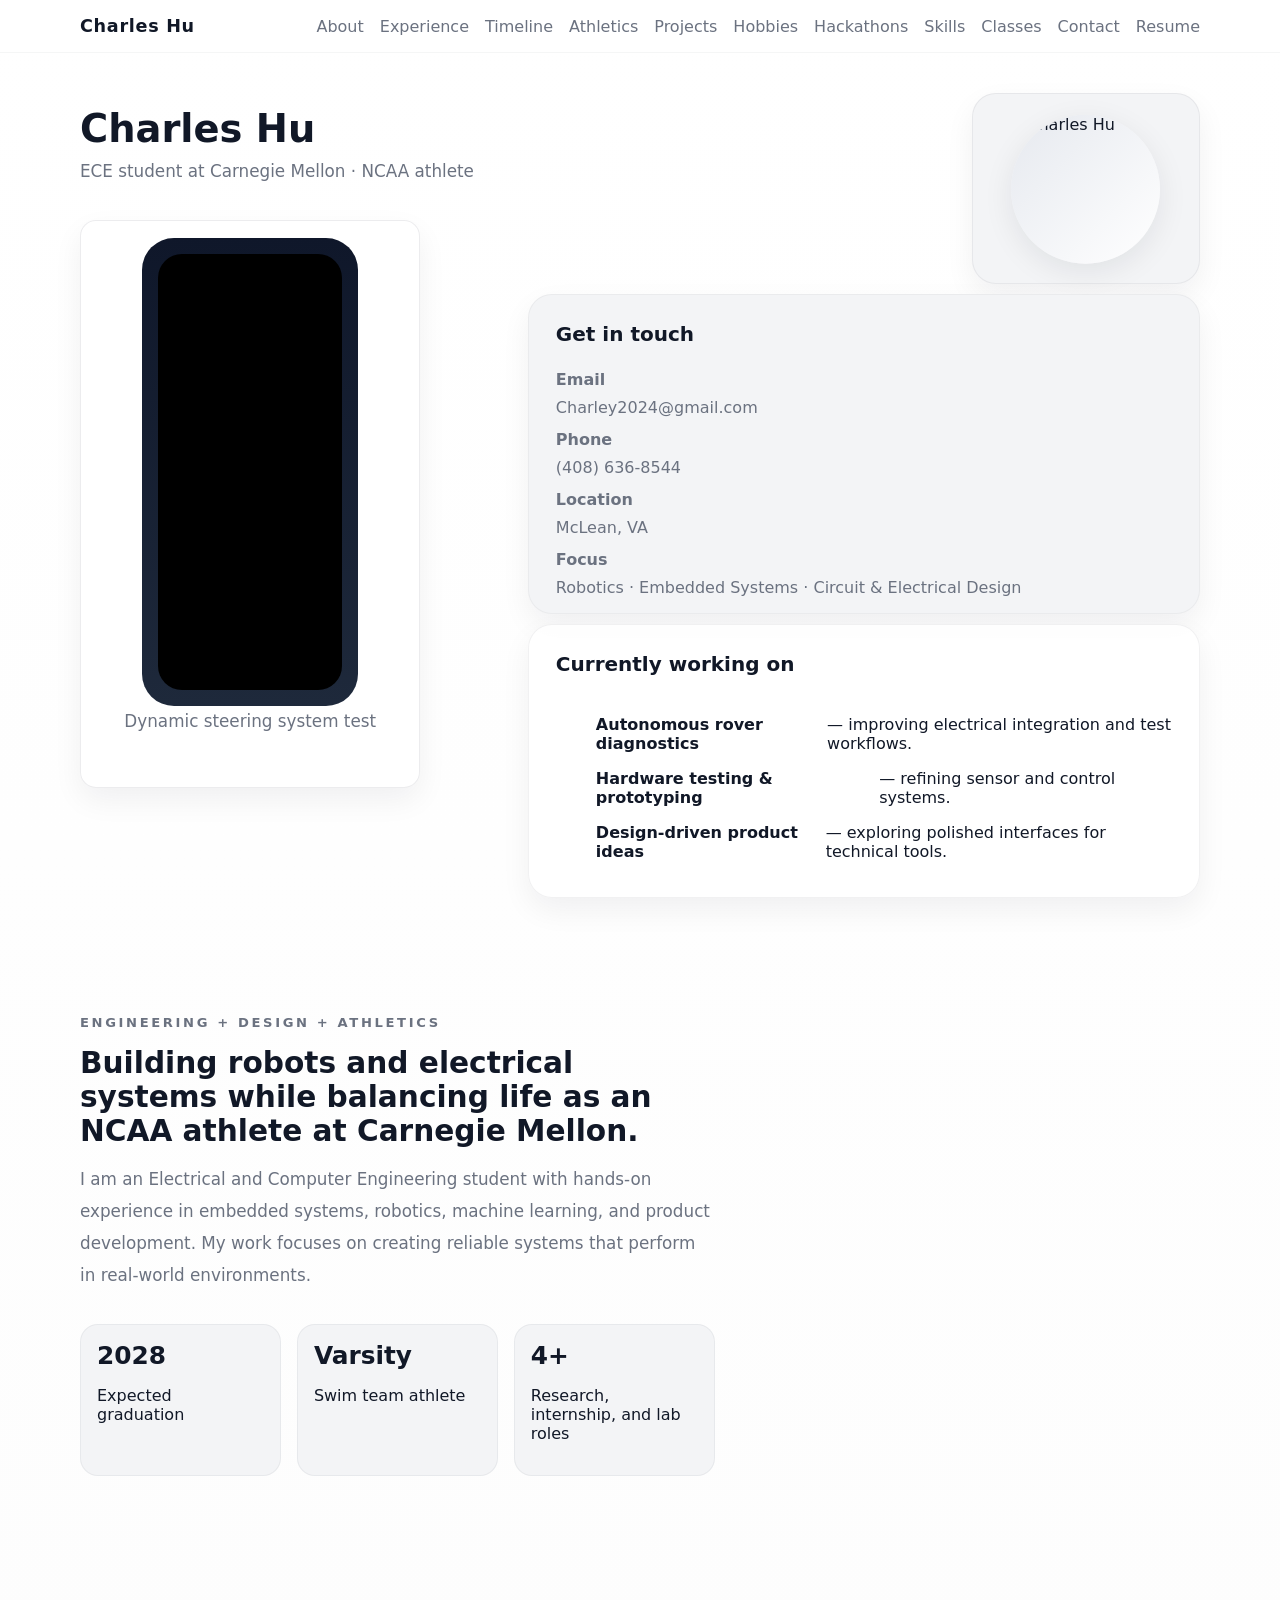
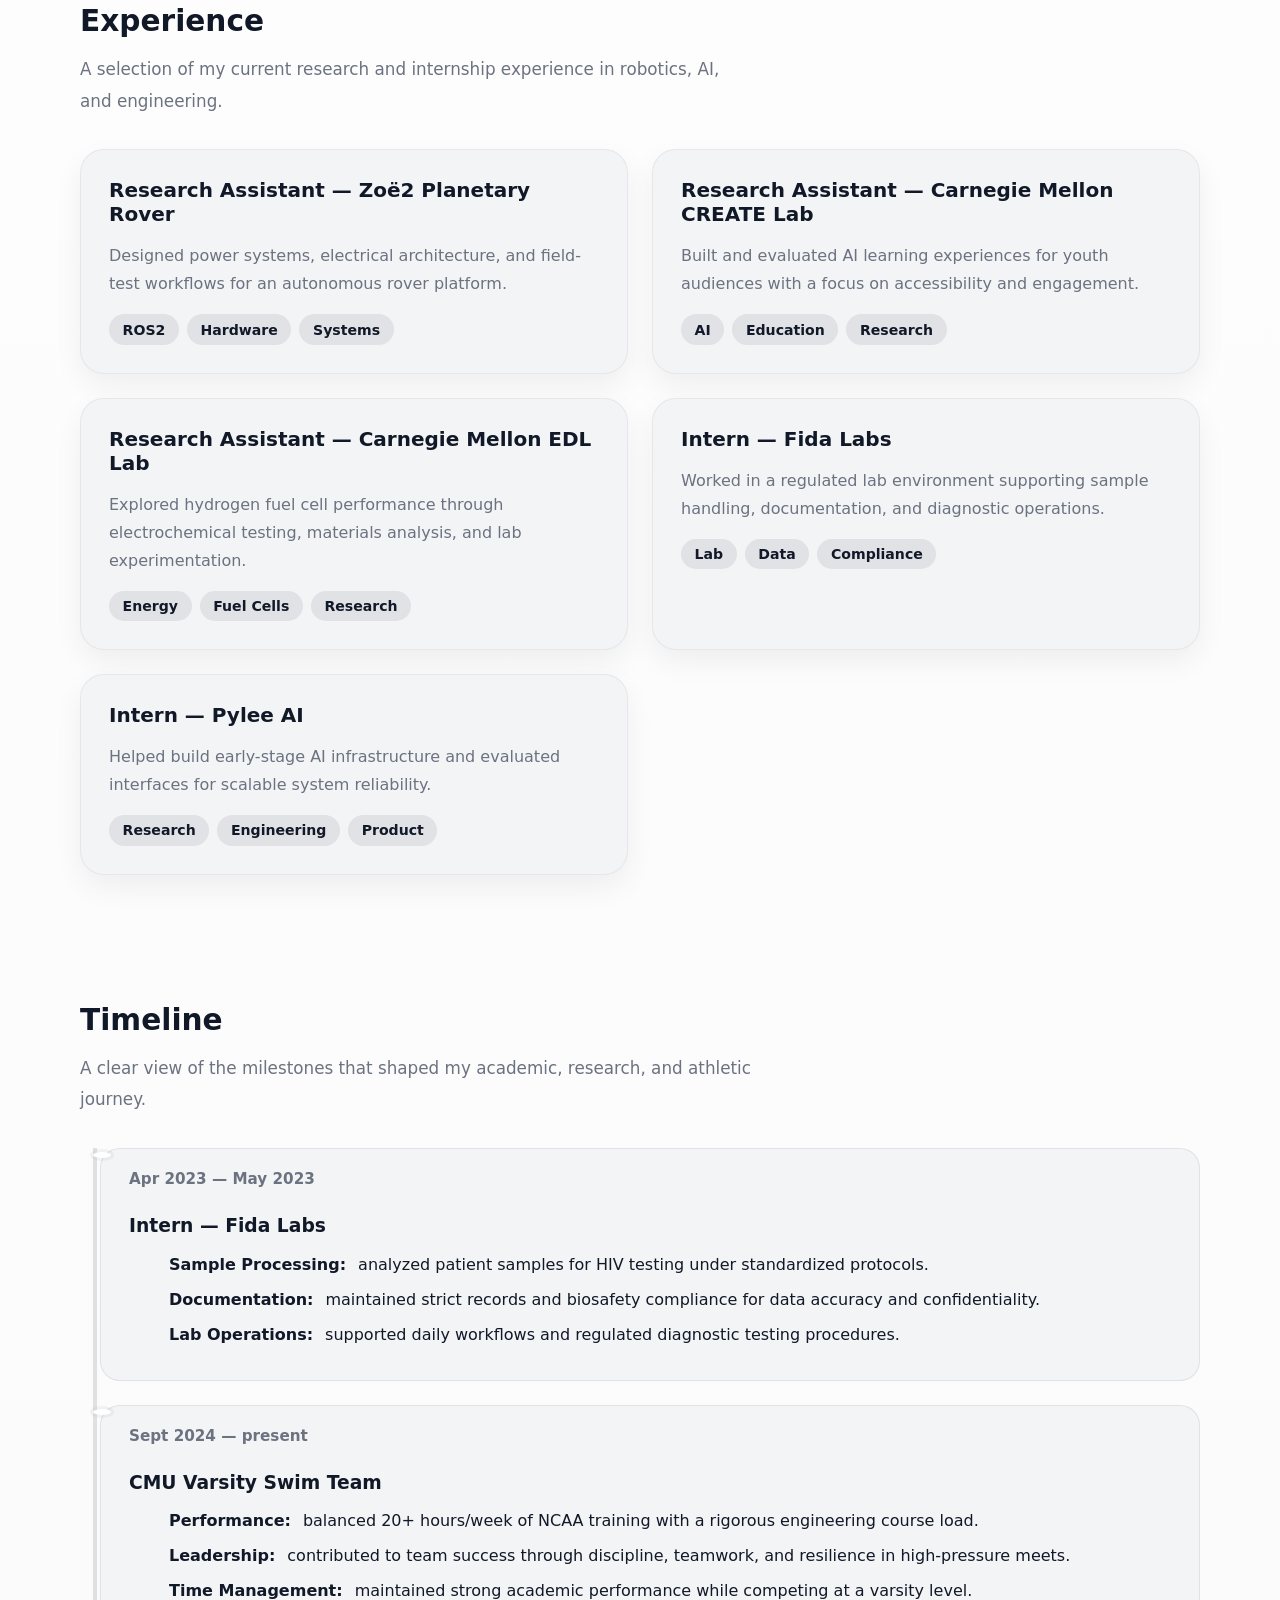
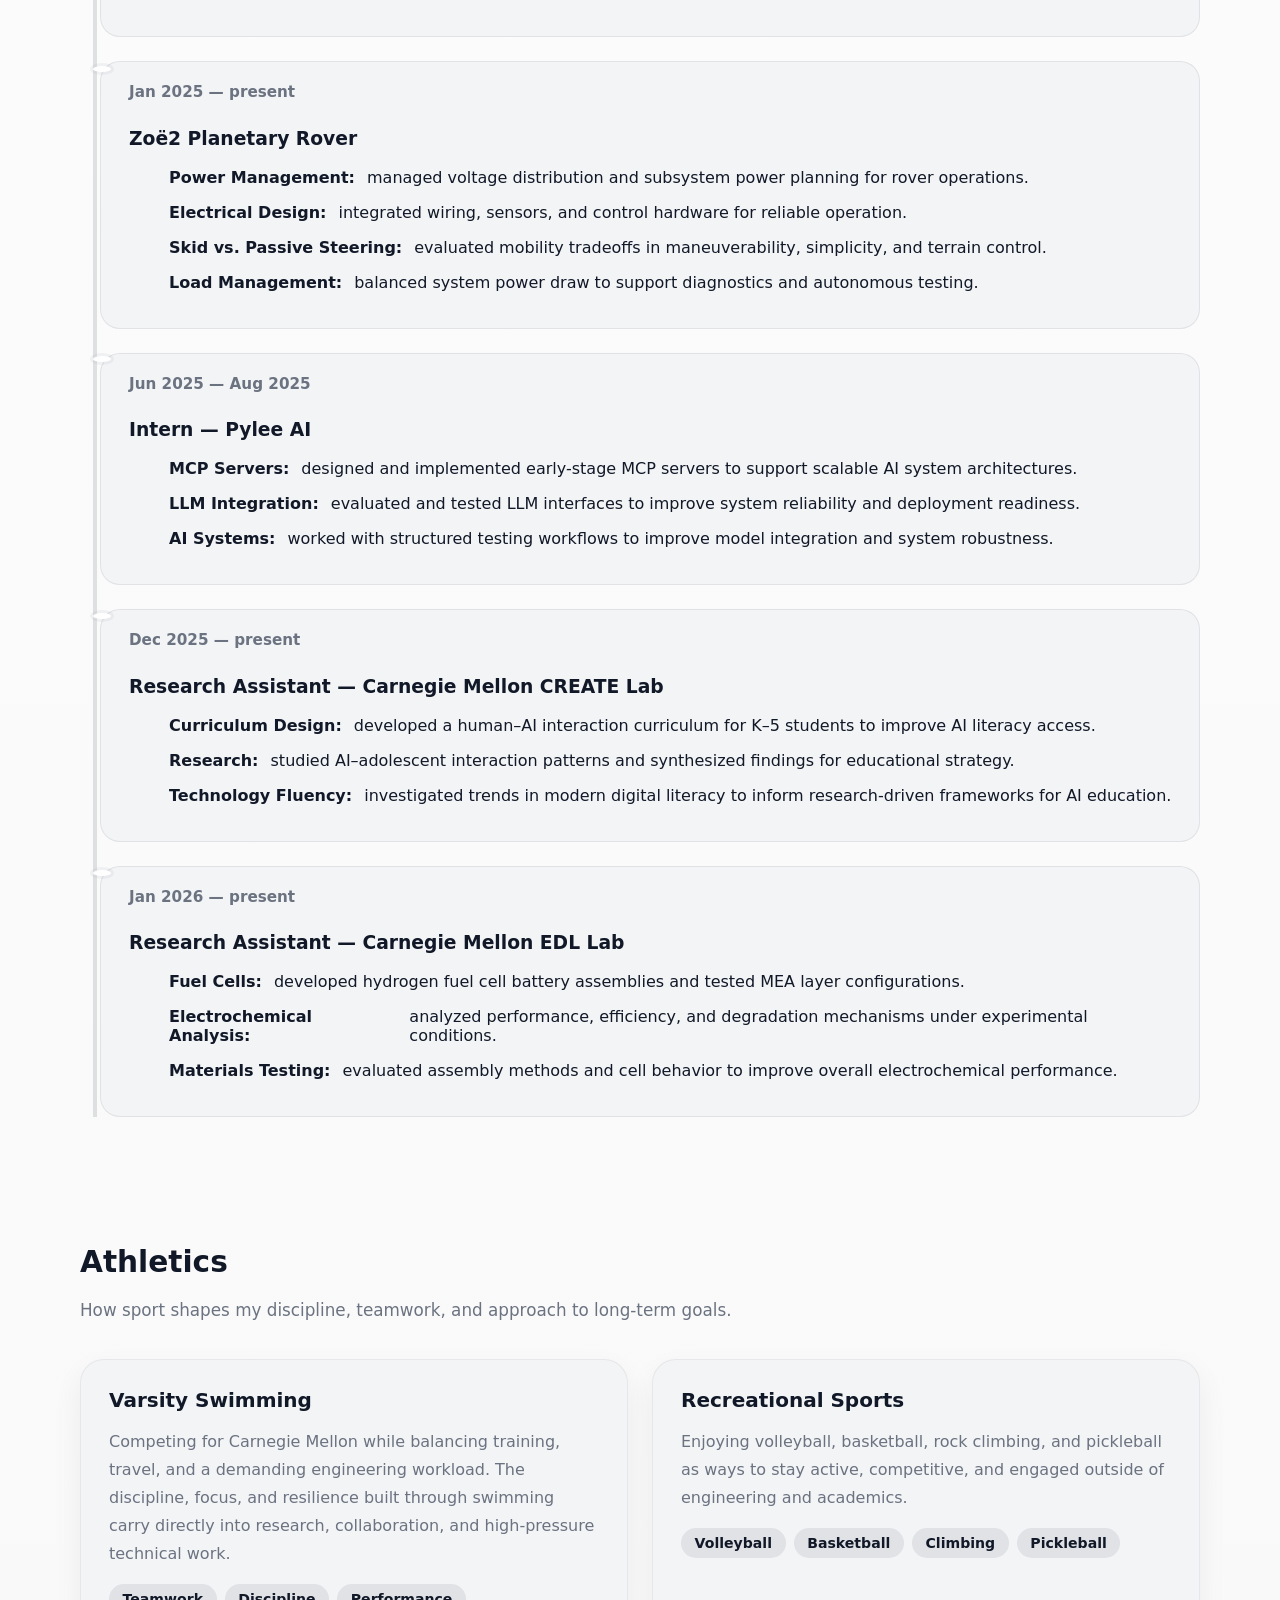
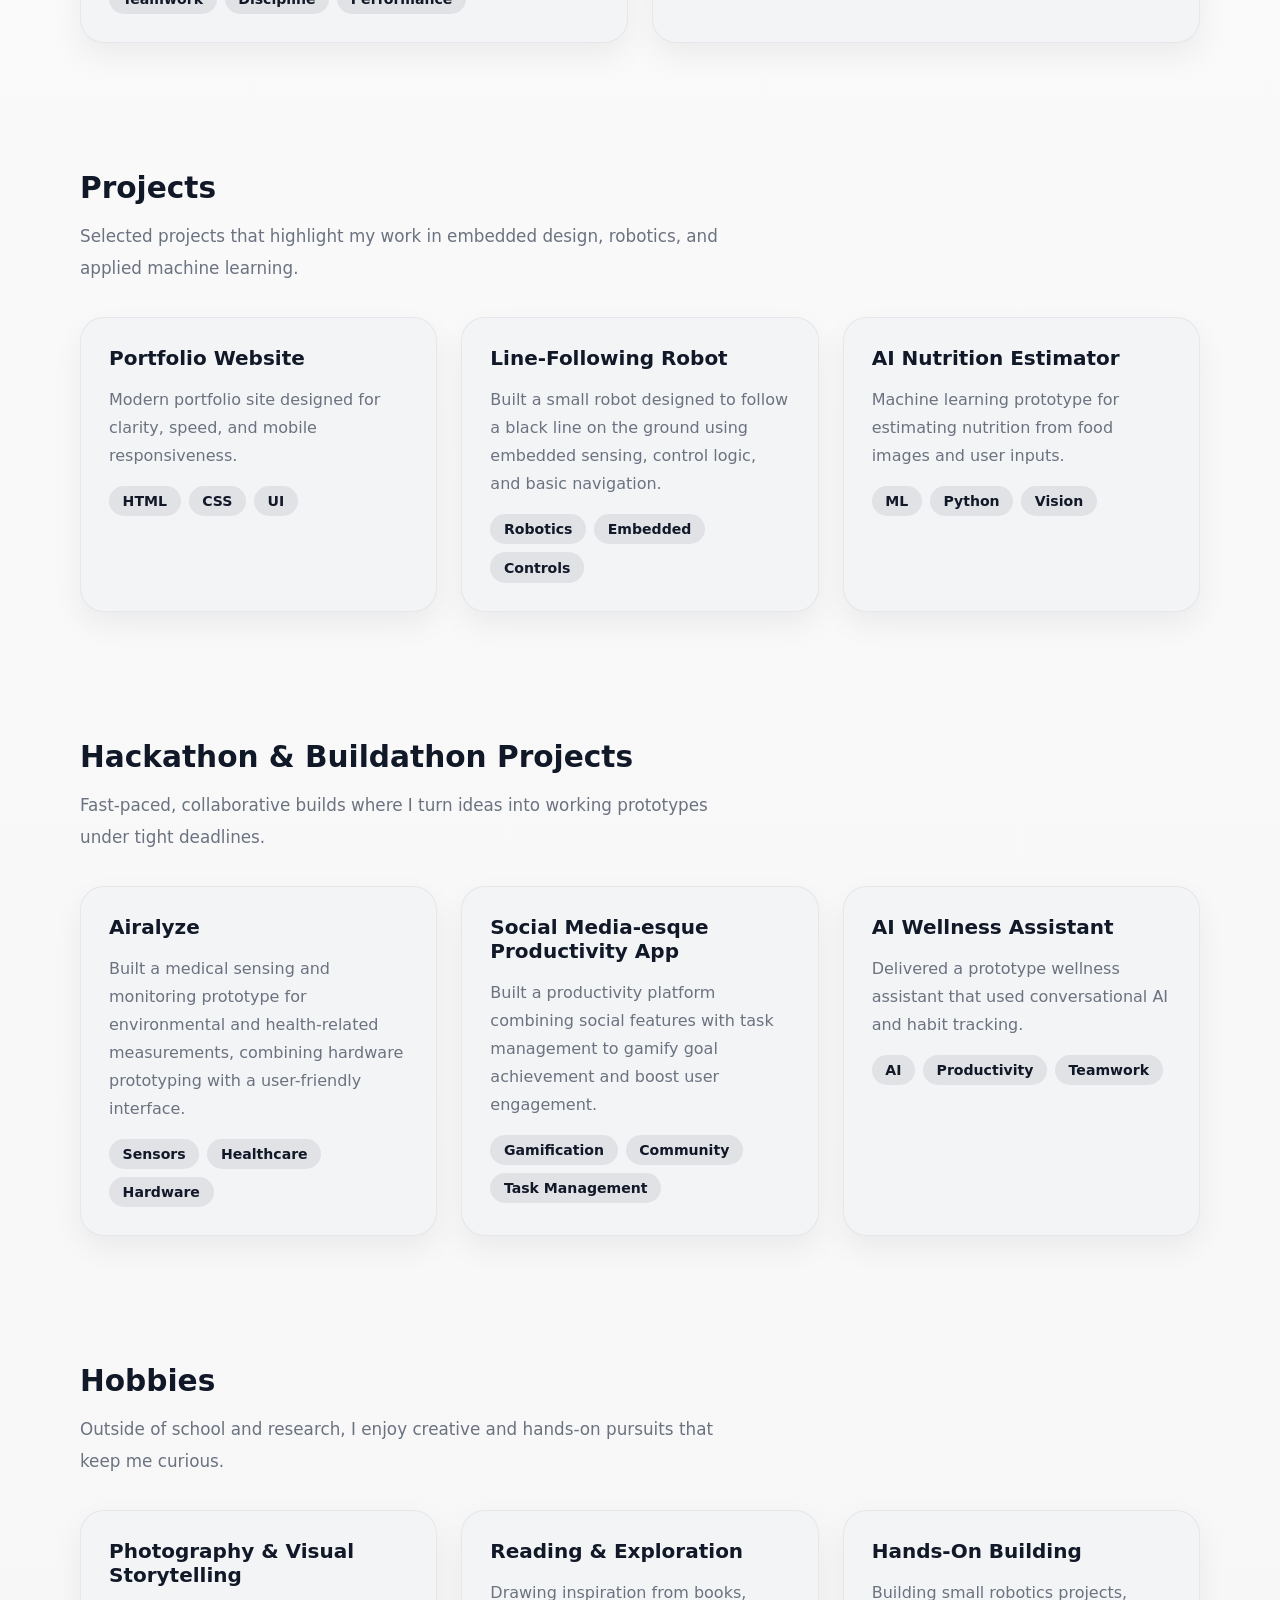
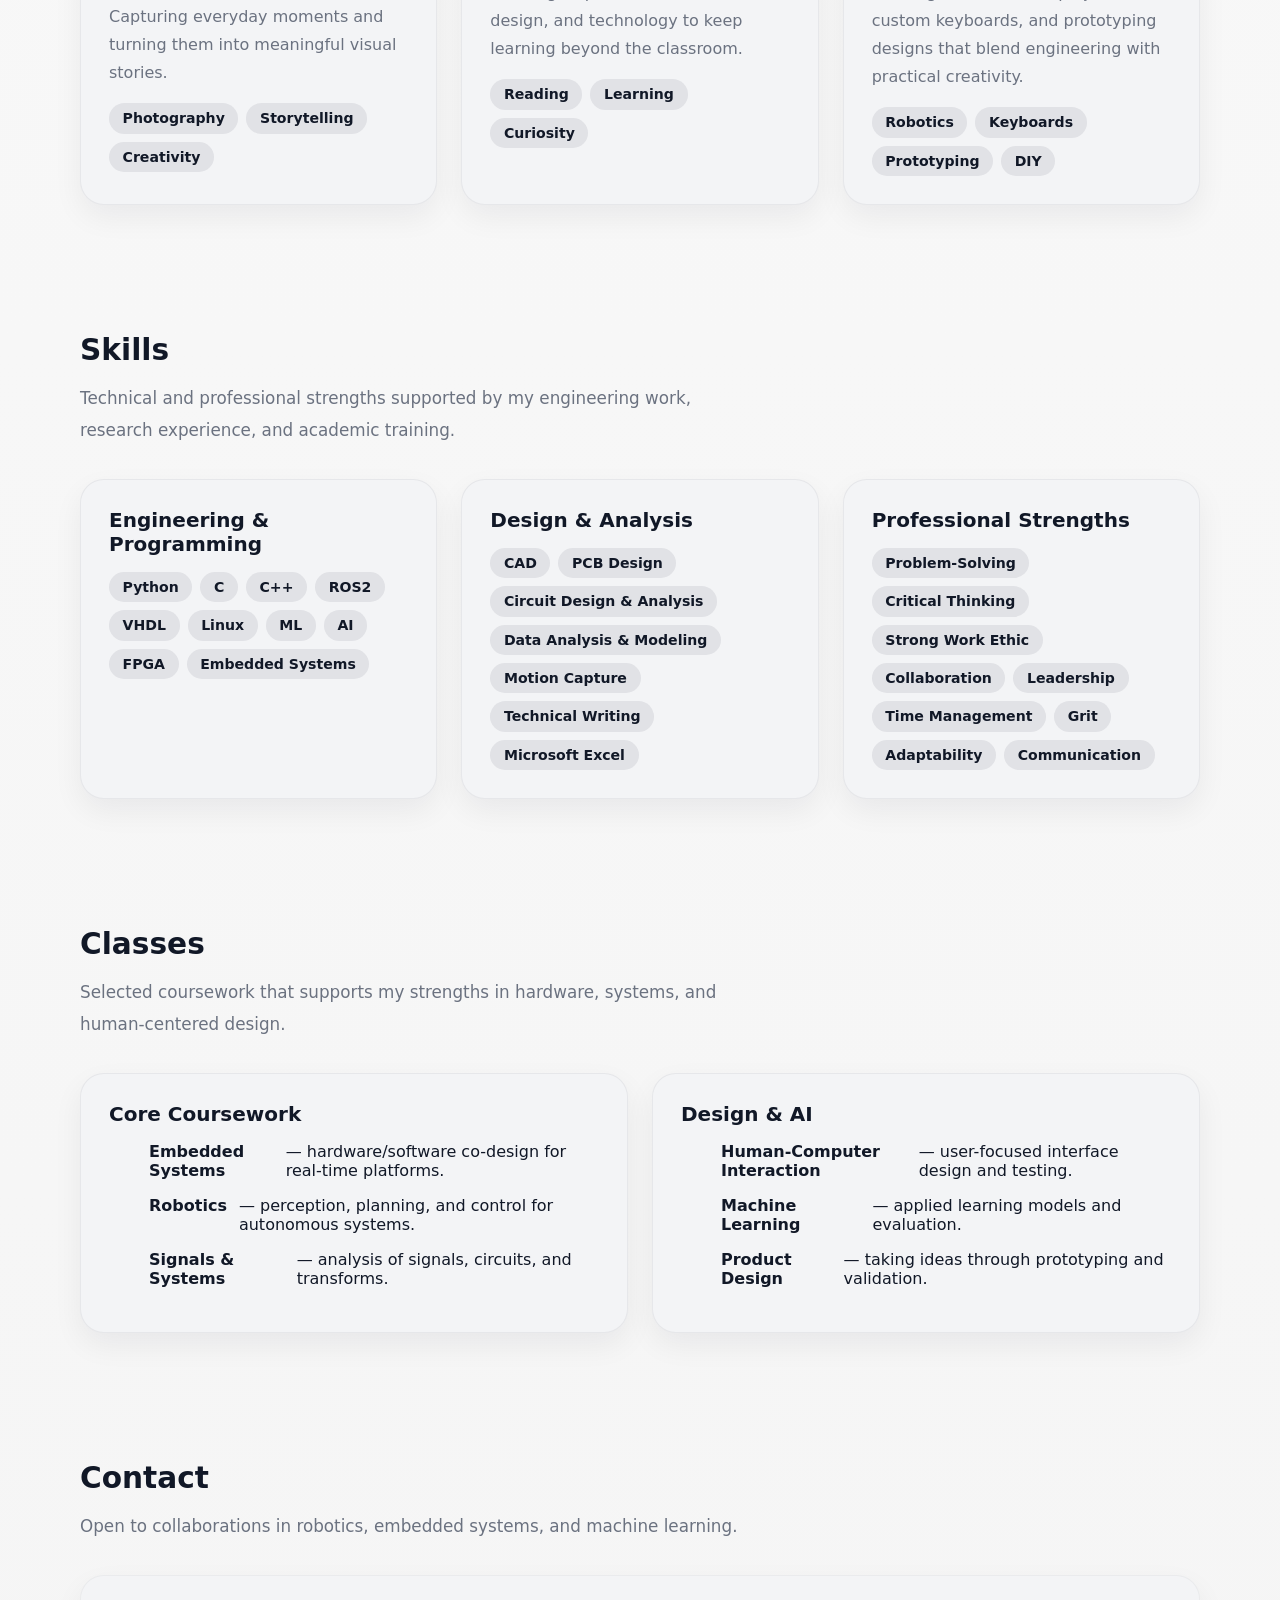
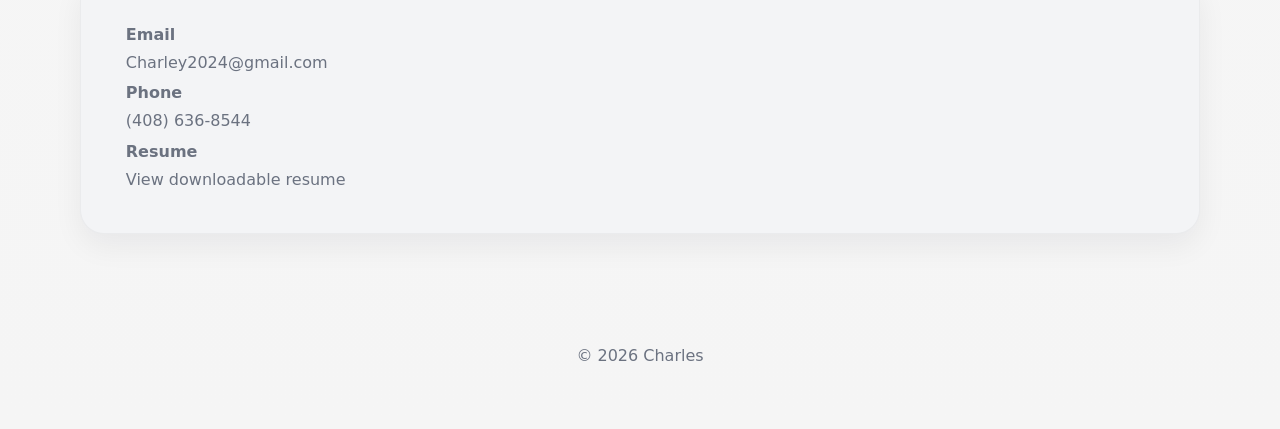
==== index.html @ 48674ced "Add files via upload" ====
<!DOCTYPE html>
<html lang="en">
<head>
    <meta charset="UTF-8">
    <meta name="viewport" content="width=device-width, initial-scale=1.0">
    <title>Charles' Project Portfolio</title>
    <link rel="stylesheet" href="Styles.css">
    <script src="script.js" defer></script>
</head>
<body>
        <header>
            <div class="container navbar">
                <a class="logo" href="#intro">Charles Hu</a>
                <nav class="nav-links nav__menu" aria-label="Primary navigation">
                    <a class="nav__link" href="#intro">About</a>
                    <a class="nav__link" href="#experience">Experience</a>
                    <a class="nav__link" href="#timeline">Timeline</a>
                    <a class="nav__link" href="#athletics">Athletics</a>
                    <a class="nav__link" href="#projects">Projects</a>
                    <a class="nav__link" href="#hobbies">Hobbies</a>
                    <a class="nav__link" href="#hackathons">Hackathons</a>
                    <a class="nav__link" href="#skills">Skills</a>
                    <a class="nav__link" href="#classes">Classes</a>
                    <a class="nav__link" href="#contact">Contact</a>
                    <a class="nav__link" href="resume.html">Resume</a>
                </nav>
            </div>
        </header>

        <section class="hero">
            <div class="container hero-grid">
                <div class="hero-copy">
                    <h1>Charles Hu</h1>
                    <p class="hero-lead">ECE student at Carnegie Mellon · NCAA athlete</p>
                    <div class="video-placeholder-card" aria-label="Video placeholder for iPhone 15 Pro footage">
                        <div class="video-placeholder-frame">
                            <video src="IMG_8561.mov" type="video/quicktime" autoplay muted loop playsinline aria-label="Phone video footage"></video>
                        </div>
                        <p>Dynamic steering system test</p>
                    </div>
                </div>
                <div class="hero-image">
                    <div class="profile-card card">
                        <img class="headshot headshot--inline" src="Hu_Charles_hs.jpg" alt="Charles Hu">
                    </div>
                    <div class="contact-card card">
                        <h3>Get in touch</h3>
                        <p><strong>Email</strong><br>Charley2024@gmail.com</p>
                        <p><strong>Phone</strong><br>(408) 636-8544</p>
                        <p><strong>Location</strong><br>McLean, VA</p>
                        <p><strong>Focus</strong><br>Robotics · Embedded Systems · Circuit & Electrical Design</p>
                    </div>
                    <div class="currently-working-card card">
                        <h3>Currently working on</h3>
                        <ul class="feature-list">
                            <li class="feature"><strong>Autonomous rover diagnostics</strong> — improving electrical integration and test workflows.</li>
                            <li class="feature"><strong>Hardware testing & prototyping</strong> — refining sensor and control systems.</li>
                            <li class="feature"><strong>Design-driven product ideas</strong> — exploring polished interfaces for technical tools.</li>
                        </ul>
                    </div>
                </div>
            </div>
        </section>
    <main>
        <section id="intro" class="section section--intro">
            <div class="container section-content about-grid">
                <div>
                    <p class="eyebrow">Engineering + Design + Athletics</p>
                    <h2 class="section-title">Building robots and electrical systems while balancing life as an NCAA athlete at Carnegie Mellon.</h2>
                    <p class="section-text">I am an Electrical and Computer Engineering student with hands-on experience in embedded systems, robotics, machine learning, and product development. My work focuses on creating reliable systems that perform in real-world environments.</p>
                    <div class="stats-grid">
                        <div class="stat">
                            <span>2028</span>
                            <p>Expected graduation</p>
                        </div>
                        <div class="stat">
                            <span>Varsity</span>
                            <p>Swim team athlete</p>
                        </div>
                        <div class="stat">
                            <span>4+</span>
                            <p>Research, internship, and lab roles</p>
                        </div>
                    </div>
                </div>

            </div>
        </section>

        <section id="experience" class="section">
            <div class="container section-header">
                <h2 class="section-title">Experience</h2>
                <p class="section-text">A selection of my current research and internship experience in robotics, AI, and engineering.</p>
            </div>
            <div class="container grid grid-2">
                <article class="card project-card">
                    <h3>Research Assistant — Zoë2 Planetary Rover</h3>
                    <p>Designed power systems, electrical architecture, and field-test workflows for an autonomous rover platform.</p>
                    <div class="tags"><span class="tag">ROS2</span><span class="tag">Hardware</span><span class="tag">Systems</span></div>
                </article>
                <article class="card project-card">
                    <h3>Research Assistant — Carnegie Mellon CREATE Lab</h3>
                    <p>Built and evaluated AI learning experiences for youth audiences with a focus on accessibility and engagement.</p>
                    <div class="tags"><span class="tag">AI</span><span class="tag">Education</span><span class="tag">Research</span></div>
                </article>
                <article class="card project-card">
                    <h3>Research Assistant — Carnegie Mellon EDL Lab</h3>
                    <p>Explored hydrogen fuel cell performance through electrochemical testing, materials analysis, and lab experimentation.</p>
                    <div class="tags"><span class="tag">Energy</span><span class="tag">Fuel Cells</span><span class="tag">Research</span></div>
                </article>
                <article class="card project-card">
                    <h3>Intern — Fida Labs</h3>
                    <p>Worked in a regulated lab environment supporting sample handling, documentation, and diagnostic operations.</p>
                    <div class="tags"><span class="tag">Lab</span><span class="tag">Data</span><span class="tag">Compliance</span></div>
                </article>
                <article class="card project-card">
                    <h3>Intern — Pylee AI</h3>
                    <p>Helped build early-stage AI infrastructure and evaluated interfaces for scalable system reliability.</p>
                    <div class="tags"><span class="tag">Research</span><span class="tag">Engineering</span><span class="tag">Product</span></div>
                </article>
            </div>
        </section>

        <section id="timeline" class="section">
            <div class="container section-header">
                <h2 class="section-title">Timeline</h2>
                <p class="section-text">A clear view of the milestones that shaped my academic, research, and athletic journey.</p>
            </div>
                <div class="container timeline">
                    <div class="timeline-item">
                        <div class="timeline-marker"></div>
                        <div class="timeline-content">
                            <span class="timeline-date">Apr 2023 — May 2023</span>
                            <h3>Intern — Fida Labs</h3>
                            <ul class="feature-list">
                                <li class="feature"><strong>Sample Processing:</strong> analyzed patient samples for HIV testing under standardized protocols.</li>
                                <li class="feature"><strong>Documentation:</strong> maintained strict records and biosafety compliance for data accuracy and confidentiality.</li>
                                <li class="feature"><strong>Lab Operations:</strong> supported daily workflows and regulated diagnostic testing procedures.</li>
                            </ul>
                        </div>
                    </div>
                    <div class="timeline-item">
                        <div class="timeline-marker"></div>
                        <div class="timeline-content">
                            <span class="timeline-date">Sept 2024 — present</span>
                            <h3>CMU Varsity Swim Team</h3>
                            <ul class="feature-list">
                                <li class="feature"><strong>Performance:</strong> balanced 20+ hours/week of NCAA training with a rigorous engineering course load.</li>
                                <li class="feature"><strong>Leadership:</strong> contributed to team success through discipline, teamwork, and resilience in high-pressure meets.</li>
                                <li class="feature"><strong>Time Management:</strong> maintained strong academic performance while competing at a varsity level.</li>
                            </ul>
                        </div>
                </div>
                <div class="timeline-item">
                    <div class="timeline-marker"></div>
                    <div class="timeline-content">
                        <span class="timeline-date">Jan 2025 — present</span>
                        <h3>Zoë2 Planetary Rover</h3>
                        <ul class="feature-list">
                            <li class="feature"><strong>Power Management:</strong> managed voltage distribution and subsystem power planning for rover operations.</li>
                            <li class="feature"><strong>Electrical Design:</strong> integrated wiring, sensors, and control hardware for reliable operation.</li>
                            <li class="feature"><strong>Skid vs. Passive Steering:</strong> evaluated mobility tradeoffs in maneuverability, simplicity, and terrain control.</li>
                            <li class="feature"><strong>Load Management:</strong> balanced system power draw to support diagnostics and autonomous testing.</li>
                        </ul>
                    </div>
                </div>
                <div class="timeline-item">
                    <div class="timeline-marker"></div>
                    <div class="timeline-content">
                        <span class="timeline-date">Jun 2025 — Aug 2025</span>
                        <h3>Intern — Pylee AI</h3>
                        <ul class="feature-list">
                            <li class="feature"><strong>MCP Servers:</strong> designed and implemented early-stage MCP servers to support scalable AI system architectures.</li>
                            <li class="feature"><strong>LLM Integration:</strong> evaluated and tested LLM interfaces to improve system reliability and deployment readiness.</li>
                            <li class="feature"><strong>AI Systems:</strong> worked with structured testing workflows to improve model integration and system robustness.</li>
                        </ul>
                    </div>
                </div>
                <div class="timeline-item">
                    <div class="timeline-marker"></div>
                    <div class="timeline-content">
                        <span class="timeline-date">Dec 2025 — present</span>
                        <h3>Research Assistant — Carnegie Mellon CREATE Lab</h3>
                        <ul class="feature-list">
                            <li class="feature"><strong>Curriculum Design:</strong> developed a human–AI interaction curriculum for K–5 students to improve AI literacy access.</li>
                            <li class="feature"><strong>Research:</strong> studied AI–adolescent interaction patterns and synthesized findings for educational strategy.</li>
                            <li class="feature"><strong>Technology Fluency:</strong> investigated trends in modern digital literacy to inform research-driven frameworks for AI education.</li>
                        </ul>
                    </div>
                </div>
                <div class="timeline-item">
                    <div class="timeline-marker"></div>
                    <div class="timeline-content">
                        <span class="timeline-date">Jan 2026 — present</span>
                        <h3>Research Assistant — Carnegie Mellon EDL Lab</h3>
                        <ul class="feature-list">
                            <li class="feature"><strong>Fuel Cells:</strong> developed hydrogen fuel cell battery assemblies and tested MEA layer configurations.</li>
                            <li class="feature"><strong>Electrochemical Analysis:</strong> analyzed performance, efficiency, and degradation mechanisms under experimental conditions.</li>
                            <li class="feature"><strong>Materials Testing:</strong> evaluated assembly methods and cell behavior to improve overall electrochemical performance.</li>
                        </ul>
                    </div>
                </div>
            </div>
        </section>

        <section id="athletics" class="section">
            <div class="container section-header">
                <h2 class="section-title">Athletics</h2>
                <p class="section-text">How sport shapes my discipline, teamwork, and approach to long-term goals.</p>
            </div>
            <div class="container grid grid-2">
                <article class="card project-card">
                    <h3>Varsity Swimming</h3>
                    <p>Competing for Carnegie Mellon while balancing training, travel, and a demanding engineering workload. The discipline, focus, and resilience built through swimming carry directly into research, collaboration, and high-pressure technical work.</p>
                    <div class="tags"><span class="tag">Teamwork</span><span class="tag">Discipline</span><span class="tag">Performance</span></div>
                </article>
                <article class="card project-card">
                    <h3>Recreational Sports</h3>
                    <p>Enjoying volleyball, basketball, rock climbing, and pickleball as ways to stay active, competitive, and engaged outside of engineering and academics.</p>
                    <div class="tags"><span class="tag">Volleyball</span><span class="tag">Basketball</span><span class="tag">Climbing</span><span class="tag">Pickleball</span></div>
                </article>
            </div>
        </section>

        <section id="projects" class="section">
            <div class="container section-header">
                <h2 class="section-title">Projects</h2>
                <p class="section-text">Selected projects that highlight my work in embedded design, robotics, and applied machine learning.</p>
            </div>
            <div class="container grid grid-3">
                <article class="card project-card">
                    <h3>Portfolio Website</h3>
                    <p>Modern portfolio site designed for clarity, speed, and mobile responsiveness.</p>
                    <div class="tags"><span class="tag">HTML</span><span class="tag">CSS</span><span class="tag">UI</span></div>
                </article>
                <article class="card project-card">
                    <h3>Line-Following Robot</h3>
                    <p>Built a small robot designed to follow a black line on the ground using embedded sensing, control logic, and basic navigation.</p>
                    <div class="tags"><span class="tag">Robotics</span><span class="tag">Embedded</span><span class="tag">Controls</span></div>
                </article>
                <article class="card project-card">
                    <h3>AI Nutrition Estimator</h3>
                    <p>Machine learning prototype for estimating nutrition from food images and user inputs.</p>
                    <div class="tags"><span class="tag">ML</span><span class="tag">Python</span><span class="tag">Vision</span></div>
                </article>
            </div>
        </section>

        

        <section id="hackathons" class="section">
            <div class="container section-header">
                <h2 class="section-title">Hackathon &amp; Buildathon Projects</h2>
                <p class="section-text">Fast-paced, collaborative builds where I turn ideas into working prototypes under tight deadlines.</p>
            </div>
            <div class="container grid grid-3">
                <article class="card project-card">
                    <h3>Airalyze</h3>
                    <p>Built a medical sensing and monitoring prototype for environmental and health-related measurements, combining hardware prototyping with a user-friendly interface.</p>
                    <div class="tags"><span class="tag">Sensors</span><span class="tag">Healthcare</span><span class="tag">Hardware</span></div>
                </article>
                <article class="card project-card">
                    <h3>Social Media-esque Productivity App</h3>
                    <p>Built a productivity platform combining social features with task management to gamify goal achievement and boost user engagement.</p>
                    <div class="tags"><span class="tag">Gamification</span><span class="tag">Community</span><span class="tag">Task Management</span></div>
                </article>
                <article class="card project-card">
                    <h3>AI Wellness Assistant</h3>
                    <p>Delivered a prototype wellness assistant that used conversational AI and habit tracking.</p>
                    <div class="tags"><span class="tag">AI</span><span class="tag">Productivity</span><span class="tag">Teamwork</span></div>
                </article>
            </div>
        </section>

        <section id="hobbies" class="section">
            <div class="container section-header">
                <h2 class="section-title">Hobbies</h2>
                <p class="section-text">Outside of school and research, I enjoy creative and hands-on pursuits that keep me curious.</p>
            </div>
            <div class="container grid grid-3">
                <article class="card project-card">
                    <h3>Photography & Visual Storytelling</h3>
                    <p>Capturing everyday moments and turning them into meaningful visual stories.</p>
                    <div class="tags"><span class="tag">Photography</span><span class="tag">Storytelling</span><span class="tag">Creativity</span></div>
                </article>
                <article class="card project-card">
                    <h3>Reading & Exploration</h3>
                    <p>Drawing inspiration from books, design, and technology to keep learning beyond the classroom.</p>
                    <div class="tags"><span class="tag">Reading</span><span class="tag">Learning</span><span class="tag">Curiosity</span></div>
                </article>
                <article class="card project-card">
                    <h3>Hands-On Building</h3>
                    <p>Building small robotics projects, custom keyboards, and prototyping designs that blend engineering with practical creativity.</p>
                    <div class="tags"><span class="tag">Robotics</span><span class="tag">Keyboards</span><span class="tag">Prototyping</span><span class="tag">DIY</span></div>
                </article>
            </div>
        </section>

        <section id="skills" class="section">
            <div class="container section-header">
                <h2 class="section-title">Skills</h2>
                <p class="section-text">Technical and professional strengths supported by my engineering work, research experience, and academic training.</p>
            </div>
            <div class="container grid grid-3">
                <article class="card">
                    <h3>Engineering & Programming</h3>
                    <div class="tag-list"><span class="tag">Python</span><span class="tag">C</span><span class="tag">C++</span><span class="tag">ROS2</span><span class="tag">VHDL</span><span class="tag">Linux</span><span class="tag">ML</span><span class="tag">AI</span><span class="tag">FPGA</span><span class="tag">Embedded Systems</span></div>
                </article>
                <article class="card">
                    <h3>Design & Analysis</h3>
                    <div class="tag-list"><span class="tag">CAD</span><span class="tag">PCB Design</span><span class="tag">Circuit Design & Analysis</span><span class="tag">Data Analysis & Modeling</span><span class="tag">Motion Capture</span><span class="tag">Technical Writing</span><span class="tag">Microsoft Excel</span></div>
                </article>
                <article class="card">
                    <h3>Professional Strengths</h3>
                    <div class="tag-list"><span class="tag">Problem-Solving</span><span class="tag">Critical Thinking</span><span class="tag">Strong Work Ethic</span><span class="tag">Collaboration</span><span class="tag">Leadership</span><span class="tag">Time Management</span><span class="tag">Grit</span><span class="tag">Adaptability</span><span class="tag">Communication</span></div>
                </article>
            </div>
        </section>

        <section id="classes" class="section">
            <div class="container section-header">
                <h2 class="section-title">Classes</h2>
                <p class="section-text">Selected coursework that supports my strengths in hardware, systems, and human-centered design.</p>
            </div>
            <div class="container grid grid-2">
                <div class="card">
                    <h3>Core Coursework</h3>
                    <ul class="feature-list">
                        <li class="feature"><strong>Embedded Systems</strong> — hardware/software co-design for real-time platforms.</li>
                        <li class="feature"><strong>Robotics</strong> — perception, planning, and control for autonomous systems.</li>
                        <li class="feature"><strong>Signals & Systems</strong> — analysis of signals, circuits, and transforms.</li>
                    </ul>
                </div>
                <div class="card">
                    <h3>Design &amp; AI</h3>
                    <ul class="feature-list">
                        <li class="feature"><strong>Human-Computer Interaction</strong> — user-focused interface design and testing.</li>
                        <li class="feature"><strong>Machine Learning</strong> — applied learning models and evaluation.</li>
                        <li class="feature"><strong>Product Design</strong> — taking ideas through prototyping and validation.</li>
                    </ul>
                </div>
            </div>
        </section>

        

        <section id="contact" class="section">
            <div class="container section-header">
                <h2 class="section-title">Contact</h2>
                <p class="section-text">Open to collaborations in robotics, embedded systems, and machine learning.</p>
            </div>
            <div class="container">
                <div class="contact-card card">
                    <p><strong>Email</strong><br><a href="mailto:Charley2024@gmail.com">Charley2024@gmail.com</a></p>
                    <p><strong>Phone</strong><br>(408) 636-8544</p>
                    <p><strong>Resume</strong><br><a href="resume.html">View downloadable resume</a></p>
                </div>
            </div>
        </section>
    </main>
    <footer>
        <p>© 2026 Charles</p>
    </footer>
</body>
</html>
---- Styles.css ----
/* Portfolio website layout and design */

:root {
  --bg: #f5f5f5;
  --surface: #ffffff;
  --surface-alt: #f3f4f6;
  --text: #111827;
  --muted: #6b7280;
  --accent: #9ca3af;
  --accent-strong: #6b7280;
  --radius: 16px;
  --shadow: 0 12px 30px rgba(16, 24, 40, 0.06);
}

* {
  box-sizing: border-box;
}

html {
  scroll-behavior: smooth;
}

body {
  margin: 0;
  font-family: Inter, system-ui, -apple-system, BlinkMacSystemFont, "Segoe UI", sans-serif;
  color: var(--text);
  background: linear-gradient(180deg, var(--surface) 0%, var(--bg) 100%);
  min-height: 100vh;
  text-align: left;
}

img {
  max-width: 100%;
  display: block;
}

a {
  color: inherit;
  text-decoration: none;
}

button,
input,
textarea {
  font: inherit;
}

.container {
  width: min(70rem, calc(100% - 2rem));
  margin: 0 auto;
}

header {
  position: sticky;
  top: 0;
  z-index: 20;
  backdrop-filter: blur(6px);
  background: var(--surface);
  border-bottom: 1px solid rgba(16,24,40,0.04);
}

.navbar {
  display: flex;
  align-items: center;
  justify-content: space-between;
  gap: 1rem;
  padding: 1rem 0;
}

.logo {
  font-size: 1.1rem;
  font-weight: 700;
  letter-spacing: 0.04em;
}

.nav-links {
  display: flex;
  flex-wrap: wrap;
  gap: 1.25rem;
  align-items: center;
}

.nav-links a {
  color: var(--muted);
  transition: color 0.2s ease;
}

.nav-links a:hover,
.nav-links a:focus {
  color: var(--text);
}

.hero {
  padding: 3.5rem 0 2.5rem;
}

.hero-grid {
  display: grid;
  grid-template-columns: 38% 60%;
  align-items: start;
  gap: 2%;
}

.video-placeholder-card {
  display: flex;
  flex-direction: column;
  align-items: center;
  gap: 3%;
  padding: 4%;
  border: 1px solid rgba(16, 24, 40, 0.08);
  border-radius: var(--radius);
  background: rgba(255, 255, 255, 0.7);
  box-shadow: var(--shadow);
  width: 80%;
  max-width: 100%;
  margin-top: 4%;
  margin-left: 0;
  margin-right: auto;
}

.video-placeholder-frame {
  width: 71%;
  max-width: 100%;
  aspect-ratio: 9 / 19.5;
  border-radius: 2rem;
  border: 0.7% solid #111827;
  background: linear-gradient(180deg, #0f172a 0%, #1e293b 100%);
  display: grid;
  place-items: center;
  color: #f8fafc;
  font-weight: 700;
  letter-spacing: 0.08em;
  text-transform: uppercase;
  text-align: center;
  padding: 1rem;
  overflow: hidden;
}

.video-placeholder-frame video {
  width: 100%;
  height: 100%;
  object-fit: cover;
  display: block;
  border-radius: 1.5rem;
  background: #000;
}

.video-placeholder-card p {
  margin: 0;
  color: var(--muted);
  text-align: center;
  font-size: 0.95rem;
}

.hero-copy h1 {
  margin: 0 0 1rem;
  font-size: clamp(2.8rem, 5vw, 4.8rem);
  line-height: 1.02;
}

.hero-copy p,
.section-text {
  max-width: 42rem;
  margin: 0 0 2rem;
  color: var(--muted);
  font-size: 1.05rem;
  line-height: 1.9;
}

.eyebrow {
  font-size: 0.82rem;
  font-weight: 700;
  letter-spacing: 0.2em;
  text-transform: uppercase;
  color: var(--accent-strong);
  margin-bottom: 1rem;
}

.about-grid {
  display: grid;
  grid-template-columns: minmax(0, 1.4fr) minmax(25%, 1fr);
  gap: 2rem;
  align-items: start;
}

.stats-grid {
  display: grid;
  grid-template-columns: repeat(3, minmax(0, 1fr));
  gap: 1rem;
  margin-top: 2rem;
}

.timeline {
  display: grid;
  gap: 1.5rem;
  position: relative;
  padding-left: 1.25rem;
}

.timeline::before {
  content: "";
  position: absolute;
  top: 0;
  left: 1.2%;
  width: 0.2rem;
  height: 100%;
  background: rgba(16, 24, 40, 0.12);
}

.timeline-item {
  position: relative;
}

.timeline-marker {
  width: 1.6%;
  height: 1.6%;
  border-radius: 50%;
  background: var(--accent);
  position: absolute;
  left: -0.6%;
  top: 1.6%;
  border: 3px solid var(--surface);
  box-shadow: 0 0 0 3px rgba(156, 163, 175, 0.12);
}

.timeline-content {
  padding: 1.25rem 1.5rem 1.25rem 1.75rem;
  background: var(--surface-alt);
  border: 1px solid rgba(16, 24, 40, 0.08);
  border-radius: 20px;
}

.timeline-date {
  display: inline-block;
  margin-bottom: 0.5rem;
  color: var(--accent-strong);
  font-size: 0.95rem;
  font-weight: 700;
}

.stat {
  padding: 1rem;
  background: var(--surface-alt);
  border: 1px solid rgba(16, 24, 40, 0.05);
  border-radius: 18px;
}

.stat span {
  display: block;
  font-size: 1.55rem;
  font-weight: 700;
  margin-bottom: 0.35rem;
}

.cta-group {
  display: flex;
  flex-wrap: wrap;
  gap: 1rem;
}

.button-primary,
.button-secondary {
  display: inline-flex;
  align-items: center;
  justify-content: center;
  padding: 0.95rem 1.5rem;
  border-radius: 999px;
  border: 1px solid transparent;
  transition: transform 0.2s ease, background-color 0.2s ease, color 0.2s ease;
  cursor: pointer;
}

.button-primary {
  background: var(--accent);
  color: #020617;
}

.button-primary:hover {
  background: var(--accent-strong);
  transform: translateY(-0.06rem);
}

.button-secondary {
  background: rgba(255, 255, 255, 0.05);
  color: var(--text);
  border-color: rgba(148, 163, 184, 0.2);
}

.button-secondary:hover {
  background: rgba(255, 255, 255, 0.12);
}

.hero-image {
  position: relative;
  display: flex;
  flex-direction: column;
  align-items: stretch;
  gap: 2.5%;
  width: 100%;
}

.hero-image .frame {
  width: 100%;
  min-height: 30vh;
  border-radius: var(--radius);
  background: linear-gradient(180deg, rgba(56, 189, 248, 0.18), rgba(15, 23, 42, 0.95));
  box-shadow: var(--shadow);
  overflow: hidden;
}

.headshot {
  width: 65%;
  max-width: 100%;
  aspect-ratio: 1;
  height: auto;
  border-radius: 50%;
  background: linear-gradient(135deg,#e6e9ef,#fff);
  display: block;
  object-fit: cover;
  object-position: center 18%;
  border: 2.5% solid rgba(16,24,40,0.04);
  box-shadow: 0 8px 30px rgba(16,24,40,0.08);
  transform: translateY(0.5%);
}

.hero-copy h1 {
  margin: 0 0 0.5rem;
  font-size: 2.4rem;
}
.hero-lead {
  margin: 0;
  color: var(--muted);
  font-size: 1.05rem;
}

.section-text {
  max-width: 42rem;
  margin: 0 0 2rem;
  color: var(--muted);
  font-size: 1.05rem;
  line-height: 1.9;
}

.eyebrow {
  font-size: 0.82rem;
  font-weight: 700;
  letter-spacing: 0.2em;
  text-transform: uppercase;
  color: var(--accent-strong);
  margin-bottom: 1rem;
}

.about-grid {
  display: grid;
  grid-template-columns: minmax(0, 1.4fr) minmax(25%, 1fr);
  gap: 2rem;
  align-items: start;
}

.stats-grid {
  display: grid;
  grid-template-columns: repeat(3, minmax(0, 1fr));
  gap: 1rem;
  margin-top: 2rem;
}

.stat {
  padding: 1rem;
  background: var(--surface-alt);
  border: 1px solid rgba(16, 24, 40, 0.05);
  border-radius: 18px;
}

.stat span {
  display: block;
  font-size: 1.55rem;
  font-weight: 700;
  margin-bottom: 0.35rem;
}

.section {
  padding: 4rem 0;
}

.section-header {
  margin-bottom: 2rem;
}

.section-title {
  margin: 0 0 1rem;
  font-size: clamp(1.85rem, 2.2vw, 2.8rem);
}

.section-subtitle {
  margin: 0 0 2.5rem;
  color: var(--muted);
  max-width: 44rem;
  line-height: 1.8;
}

/* Resume-specific styles */
.resume-header {
  margin-bottom: 1rem;
}
.resume-header h1 {
  margin: 0 0 0.25rem;
  font-size: 2rem;
}
.resume-header .contact {
  color: var(--muted);
  font-size: 0.95rem;
}

.resume-section {
  margin-bottom: 1.5rem;
  text-align: left;
}

.resume-section.two-col {
  display: grid;
  grid-template-columns: 1fr 1fr;
  gap: 1.5rem;
}

.resume-section ul {
  margin: 0.5rem 0 0 1rem;
}

.job {
  margin-bottom: 1rem;
}
.job-title {
  font-weight: 600;
}
.job-dates {
  color: var(--muted);
  font-size: 0.9rem;
  margin-bottom: 0.5rem;
}

@media (max-width: 800px) {
  .resume-section.two-col {
    grid-template-columns: 1fr;
  }
}

/* Resume grid layout */
.resume-grid {
  display: grid;
  grid-template-columns: 2fr 1fr;
  gap: 2rem;
  align-items: start;
}

.resume-main {
  text-align: left;
}

.resume-side {
  background: var(--surface-alt);
  padding: 1rem;
  border-radius: 12px;
  border: 1px solid rgba(16,24,40,0.04);
  box-shadow: var(--shadow);
  text-align: left;
}

.resume-side .section-title,
.resume-side h3 {
  margin-top: 0;
}

/* Tighter resume typography */
.resume .section-title {
  font-size: 1.15rem;
}
.resume .job-title {
  font-size: 1rem;
}
.resume .job-dates {
  font-size: 0.9rem;
}

@media (max-width: 900px) {
  .resume-grid {
    grid-template-columns: 1fr;
  }
  .resume-side {
    order: -1;
  }
}

@media (max-width: 900px) {
  .about-grid,
  .grid-3,
  .grid-2 {
    grid-template-columns: 1fr;
  }
  .hero-grid {
    grid-template-columns: 1fr;
    gap: 1.5rem;
  }
  .hero-image {
    align-items: stretch;
  }
  .video-placeholder-card,
  .profile-card,
  .contact-card,
  .currently-working-card {
    width: 100%;
    margin-left: 0;
    margin-right: 0;
    align-self: stretch;
  }
  .stats-grid {
    grid-template-columns: 1fr;
  }
}

/* Print styles for resume */
@media print {
  :root {
    color-scheme: light;
  }
  body {
    background: #fff !important;
    color: #000 !important;
    -webkit-print-color-adjust: exact;
  }
  header, footer, .theme-button, .nav__menu, .nav-links {
    display: none !important;
  }
  .container {
    width: 100% !important;
    margin: 0 !important;
    padding: 0 !important;
  }
  .resume-side {
    background: transparent !important;
    box-shadow: none !important;
    border: none !important;
  }
  .button-primary, .button-secondary {
    display: none !important;
  }
  .resume-grid {
    grid-template-columns: 1fr !important;
    gap: 0 !important;
  }
}

.grid {
  display: grid;
  gap: 1.5rem;
}

.grid-3 {
  grid-template-columns: repeat(3, minmax(0, 1fr));
}

.grid-2 {
  grid-template-columns: repeat(2, minmax(0, 1fr));
}

.card {
  padding: 1.75rem;
  border-radius: 24px;
  background: var(--surface-alt);
  border: 1px solid rgba(16,24,40,0.06);
  box-shadow: var(--shadow);
  text-align: left;
}

.card h3 {
  margin: 0 0 1rem;
  font-size: 1.25rem;
}

.card p {
  margin: 0 0 1rem;
  color: var(--muted);
  line-height: 1.75;
}

.project-card {
  transition: transform 0.2s ease, border-color 0.2s ease, box-shadow 0.2s ease;
}

.project-card:hover {
  transform: translateY(-0.3rem);
  border-color: rgba(16, 24, 40, 0.12);
  box-shadow: 0 18px 40px rgba(16, 24, 40, 0.08);
}

.card .tag-list,
.tags {
  display: flex;
  flex-wrap: wrap;
  gap: 0.5rem;
}

.tag {
  padding: 0.45rem 0.85rem;
  border-radius: 999px;
  background: rgba(16,24,40,0.08);
  color: var(--text);
  font-size: 0.88rem;
  font-weight: 600;
}

.feature-list {
  display: grid;
  gap: 1rem;
}

.feature {
  display: flex;
  gap: 0.75rem;
  align-items: flex-start;
}

.feature strong {
  color: var(--text);
}

.contact-card {
  display: grid;
  gap: 1.5%;
  padding: 4%;
  border-radius: 24px;
  background: var(--surface-alt);
  border: 1px solid rgba(16,24,40,0.04);
  color: var(--text);
  width: 100%;
  max-width: 100%;
  align-self: stretch;
  margin-top: 1.5%;
  margin-left: 0;
  margin-right: 0;
}

.currently-working-card {
  display: grid;
  gap: 3%;
  padding: 4%;
  border-radius: 24px;
  background: rgba(255,255,255,0.8);
  border: 1px solid rgba(16,24,40,0.06);
  width: 100%;
  max-width: 100%;
  align-self: stretch;
  margin-top: 1.5%;
  margin-left: 0;
  margin-right: 0;
}

.currently-working-card--intro {
  align-self: start;
}

.profile-card {
  display: flex;
  justify-content: center;
  align-items: center;
  padding: 3%;
  width: 34%;
  max-width: 280px;
  margin-top: -1rem;
  border-radius: 24px;
  margin-left: auto;
  margin-right: 0;
  background: var(--surface-alt);
}

.headshot--inline {
  width: 80%;
  max-width: 100%;
  height: auto;
  aspect-ratio: 1;
  margin: 0 auto;
}

.contact-card a {
  color: var(--accent-strong);
}

.section-header + .grid {
  margin-top: 1rem;
}

.contact-card p {
  margin: 0;
  color: var(--muted);
}

footer {
  padding: 2rem 0 3rem;
  color: var(--muted);
  text-align: center;
}

@media (max-width: 900px) {
  .about-grid,
  .grid-3,
  .grid-2 {
    grid-template-columns: 1fr;
  }
  .hero-grid {
    grid-template-columns: 1fr;
    gap: 1.5rem;
  }
  .hero-image {
    align-items: stretch;
  }
  .video-placeholder-card,
  .profile-card,
  .contact-card,
  .currently-working-card {
    width: 100%;
    margin-left: 0;
    margin-right: 0;
    align-self: stretch;
  }
  .stats-grid {
    grid-template-columns: 1fr;
  }
}

@media (max-width: 640px) {
  .navbar {
    flex-direction: column;
    align-items: flex-start;
  }

  .nav-links {
    width: 100%;
    justify-content: flex-start;
  }

  .hero {
    padding-top: 3rem;
  }

  .button-primary,
  .button-secondary {
    width: 100%;
  }
}

.nav__menu {
  display: flex;
  flex-wrap: wrap;
  gap: 1rem;
  align-items: center;
  justify-content: center;
}

.nav__link {
  color: var(--muted);
  transition: color 0.2s ease;
}

.nav__link:hover,
.nav__link:focus,
.active-link {
  color: var(--text);
}

.theme-button {
  border: 1px solid rgba(148, 163, 184, 0.25);
  background: rgba(255, 255, 255, 0.08);
  color: var(--text);
  padding: 0.9rem 1.4rem;
  border-radius: 999px;
  cursor: pointer;
  transition: background-color 0.2s ease, transform 0.2s ease;
}

.theme-button:hover {
  background: rgba(255, 255, 255, 0.14);
  transform: translateY(-1px);
}

.reveal {
  opacity: 0;
  transform: translateY(1.5rem);
  transition: opacity 0.7s ease, transform 0.7s ease;
}

.reveal--visible {
  opacity: 1;
  transform: translateY(0);
}

@media (max-width: 640px) {
  .nav__menu {
    flex-direction: column;
    align-items: flex-start;
  }
}
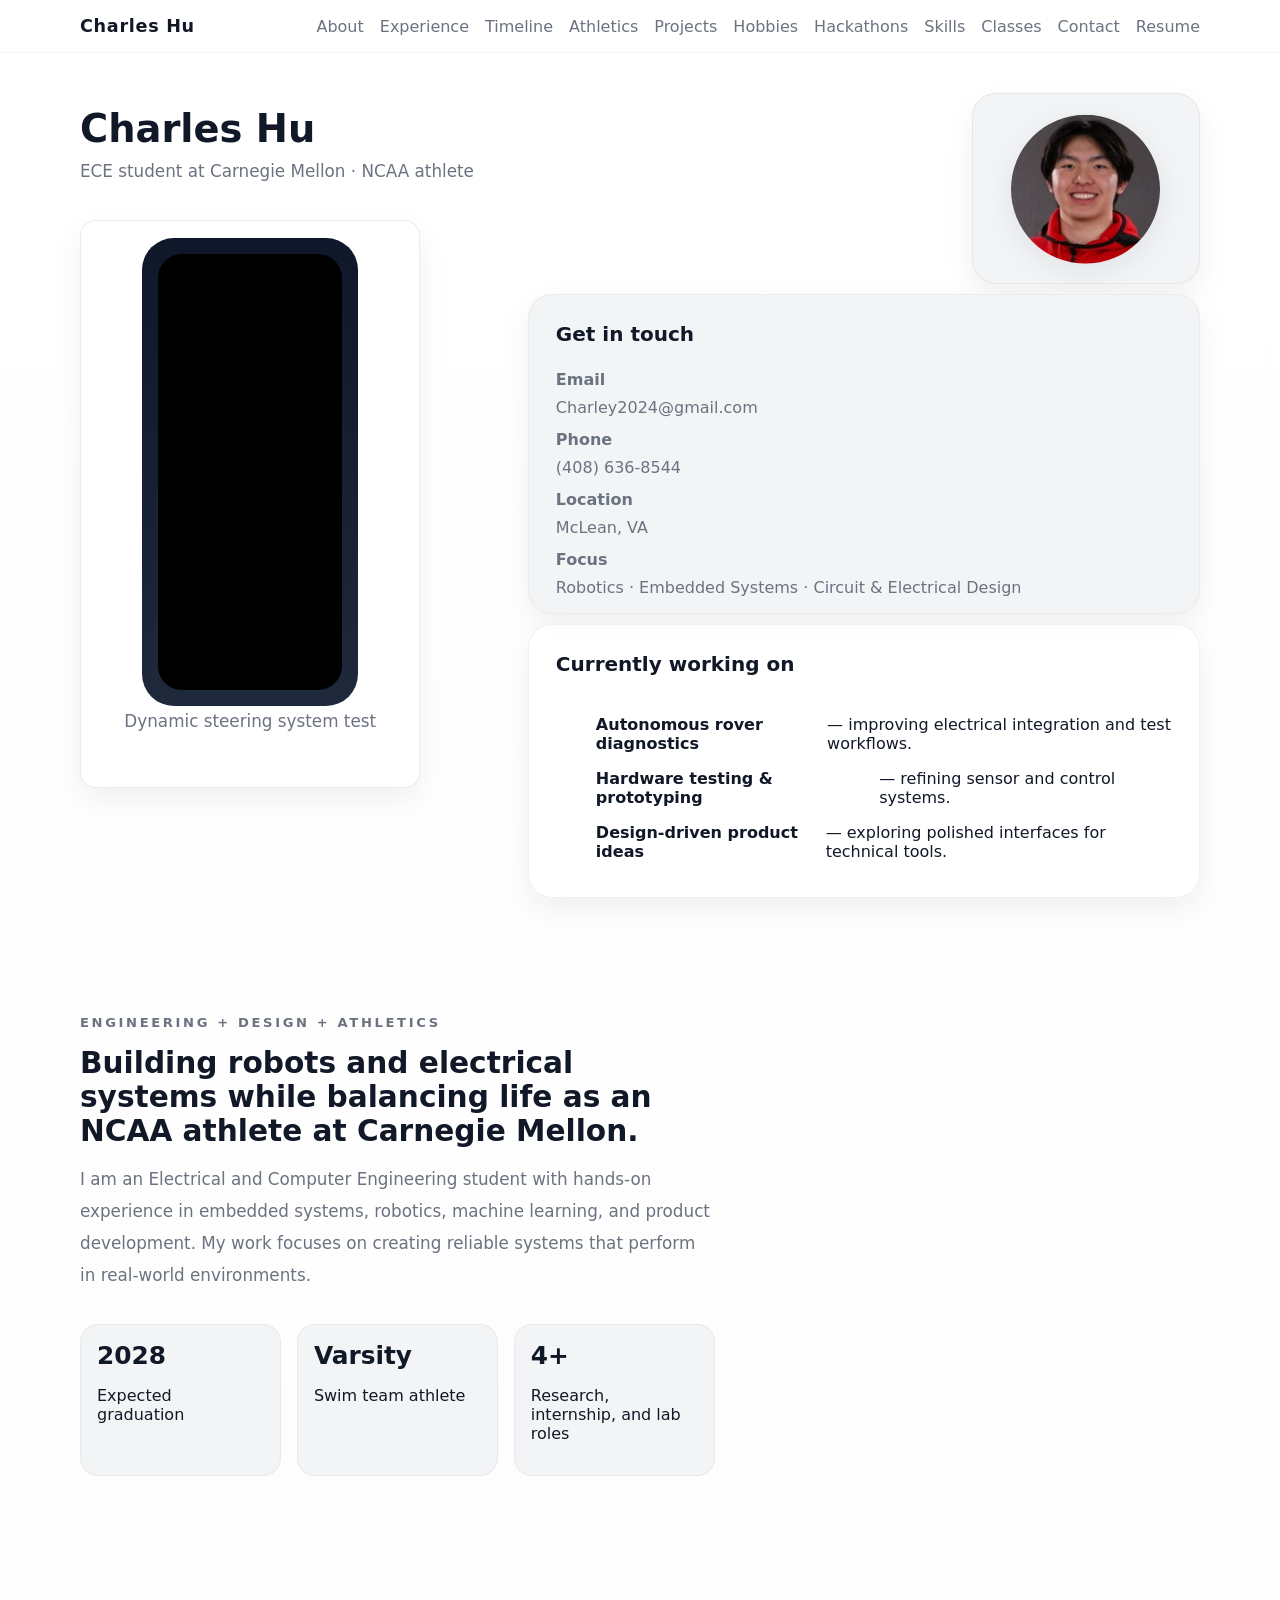
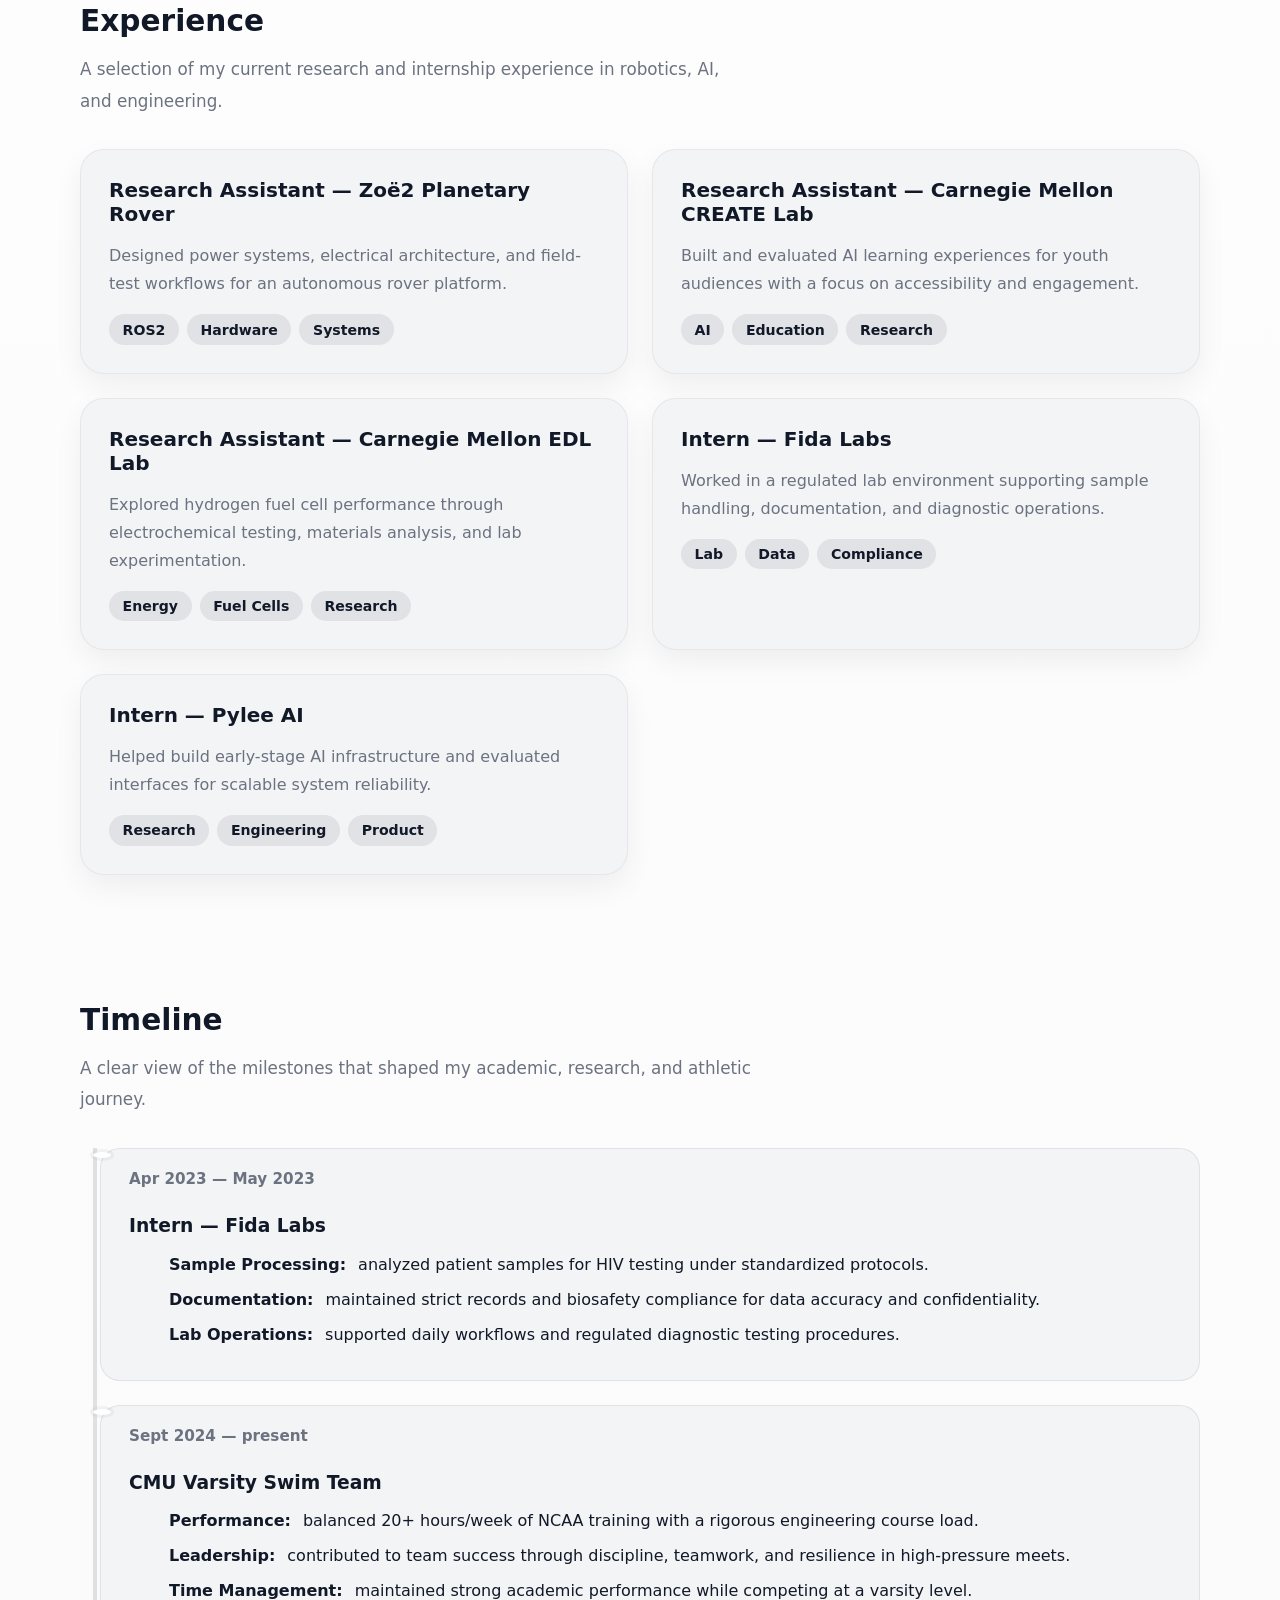
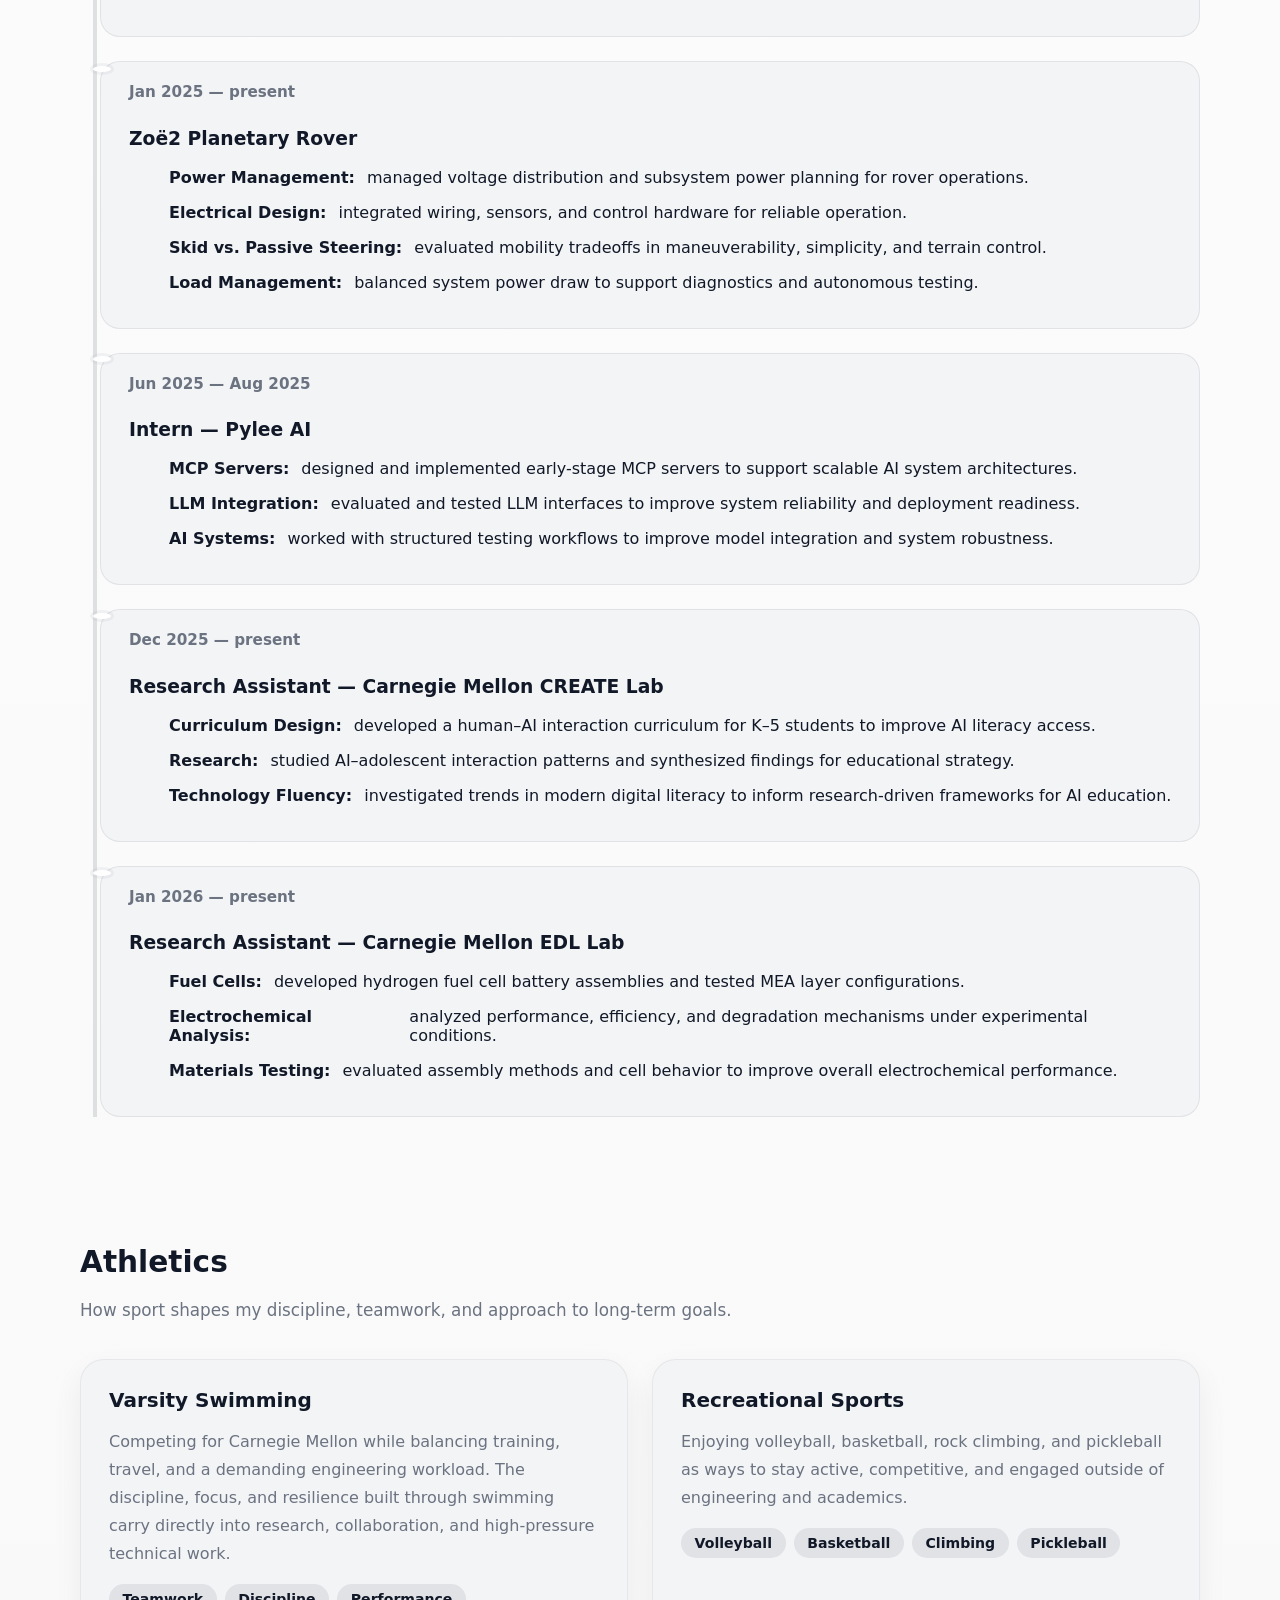
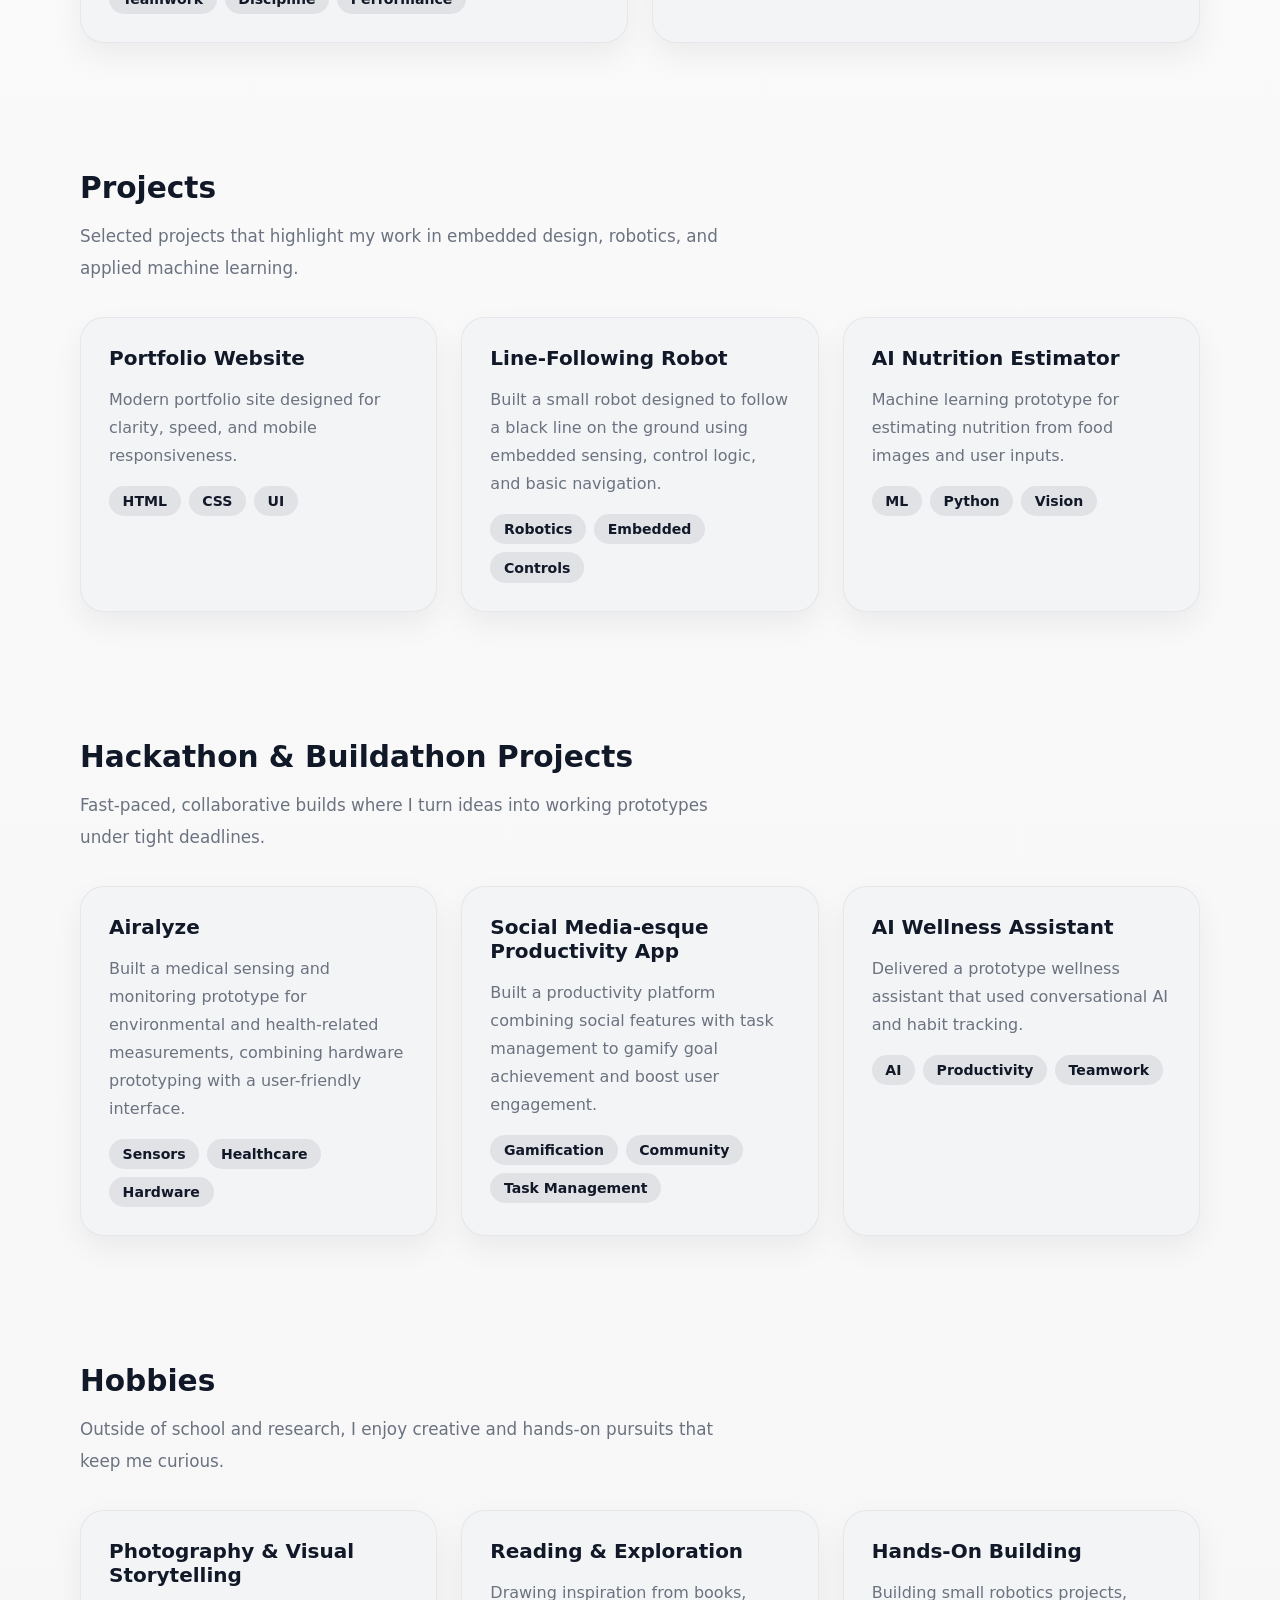
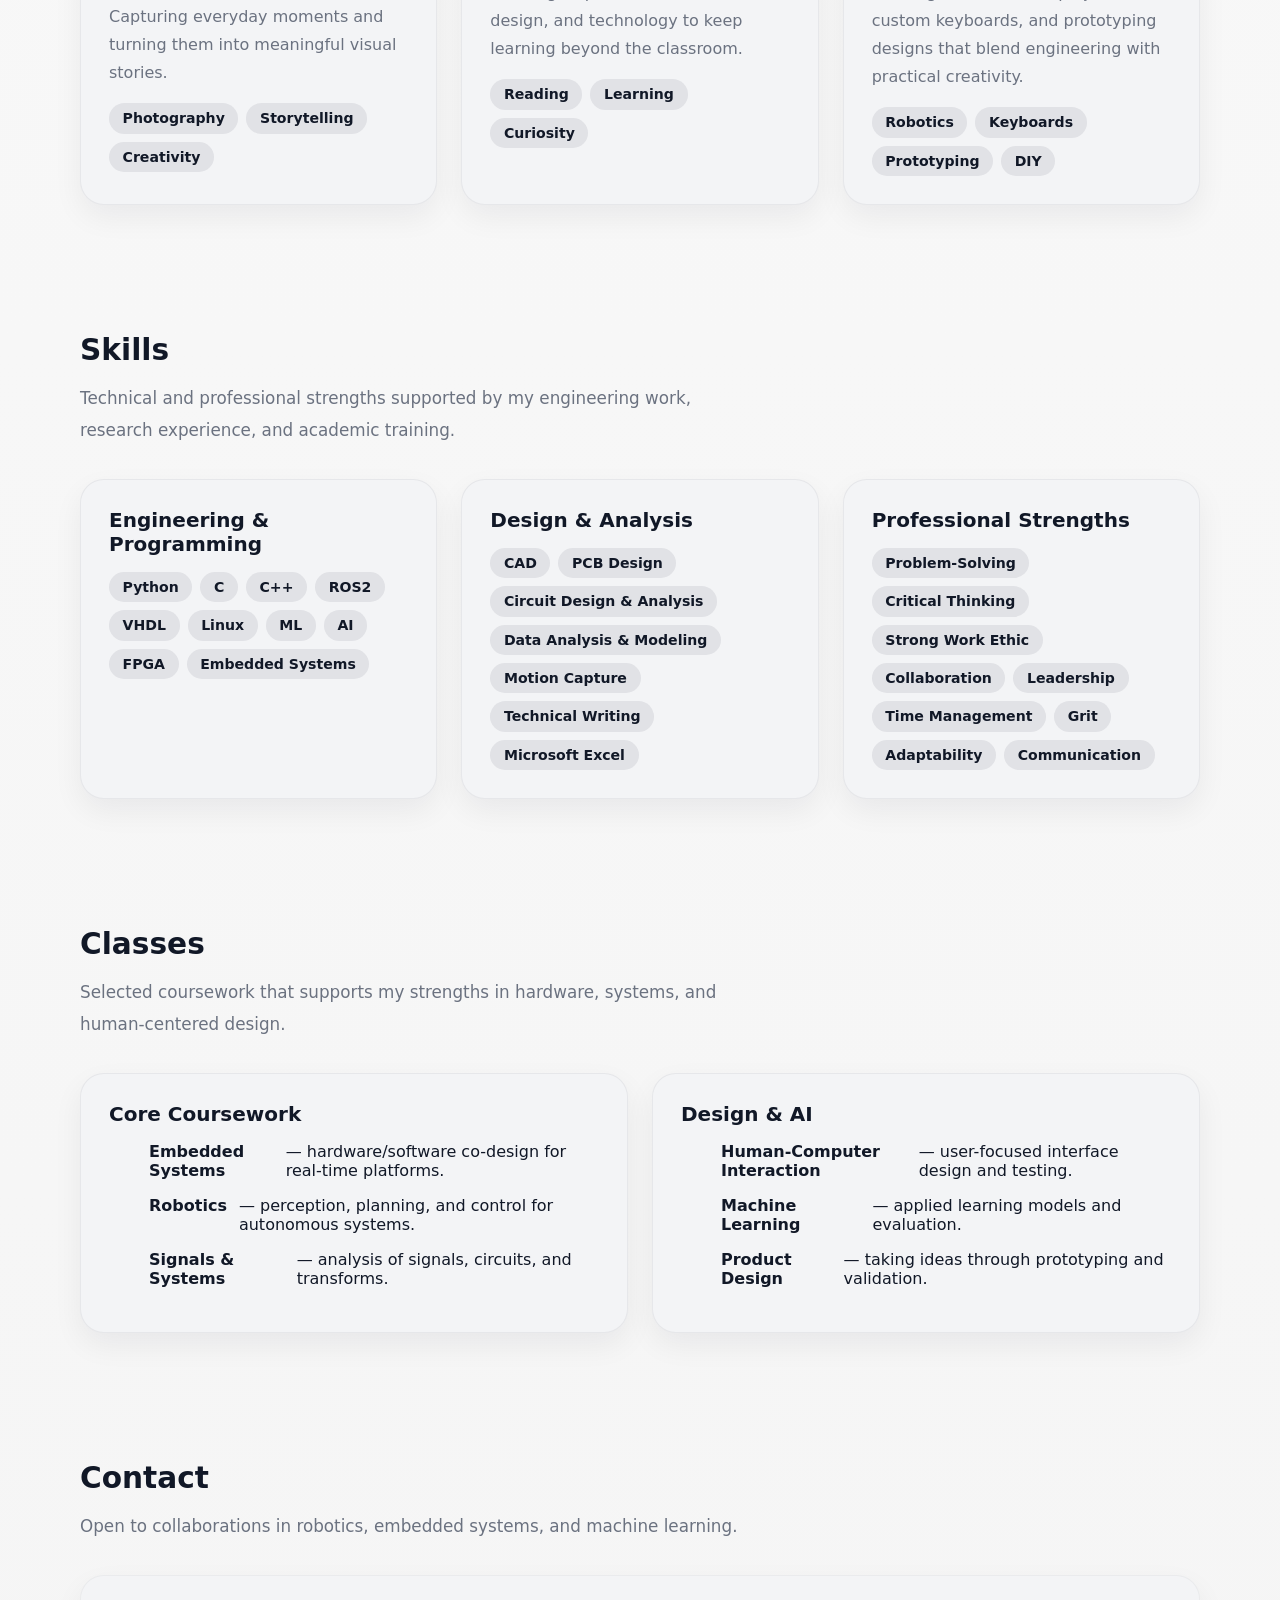
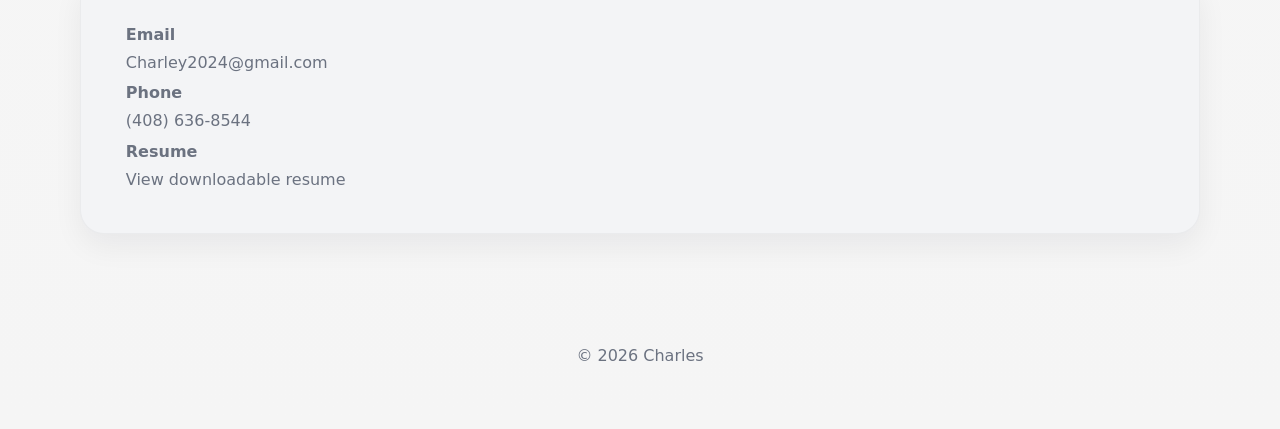
==== commit 4dc0f50b: "Add files via upload" ====
--- a/index.html
+++ b/index.html
@@ -34,7 +34,7 @@
                     <p class="hero-lead">ECE student at Carnegie Mellon · NCAA athlete</p>
                     <div class="video-placeholder-card" aria-label="Video placeholder for iPhone 15 Pro footage">
                         <div class="video-placeholder-frame">
-                            <video src="IMG_8561.mov" type="video/quicktime" autoplay muted loop playsinline aria-label="Phone video footage"></video>
+                            <video src="IMG_8561.mp4" type="video/mp4" autoplay muted loop playsinline aria-label="Phone video footage"></video>
                         </div>
                         <p>Dynamic steering system test</p>
                     </div>
